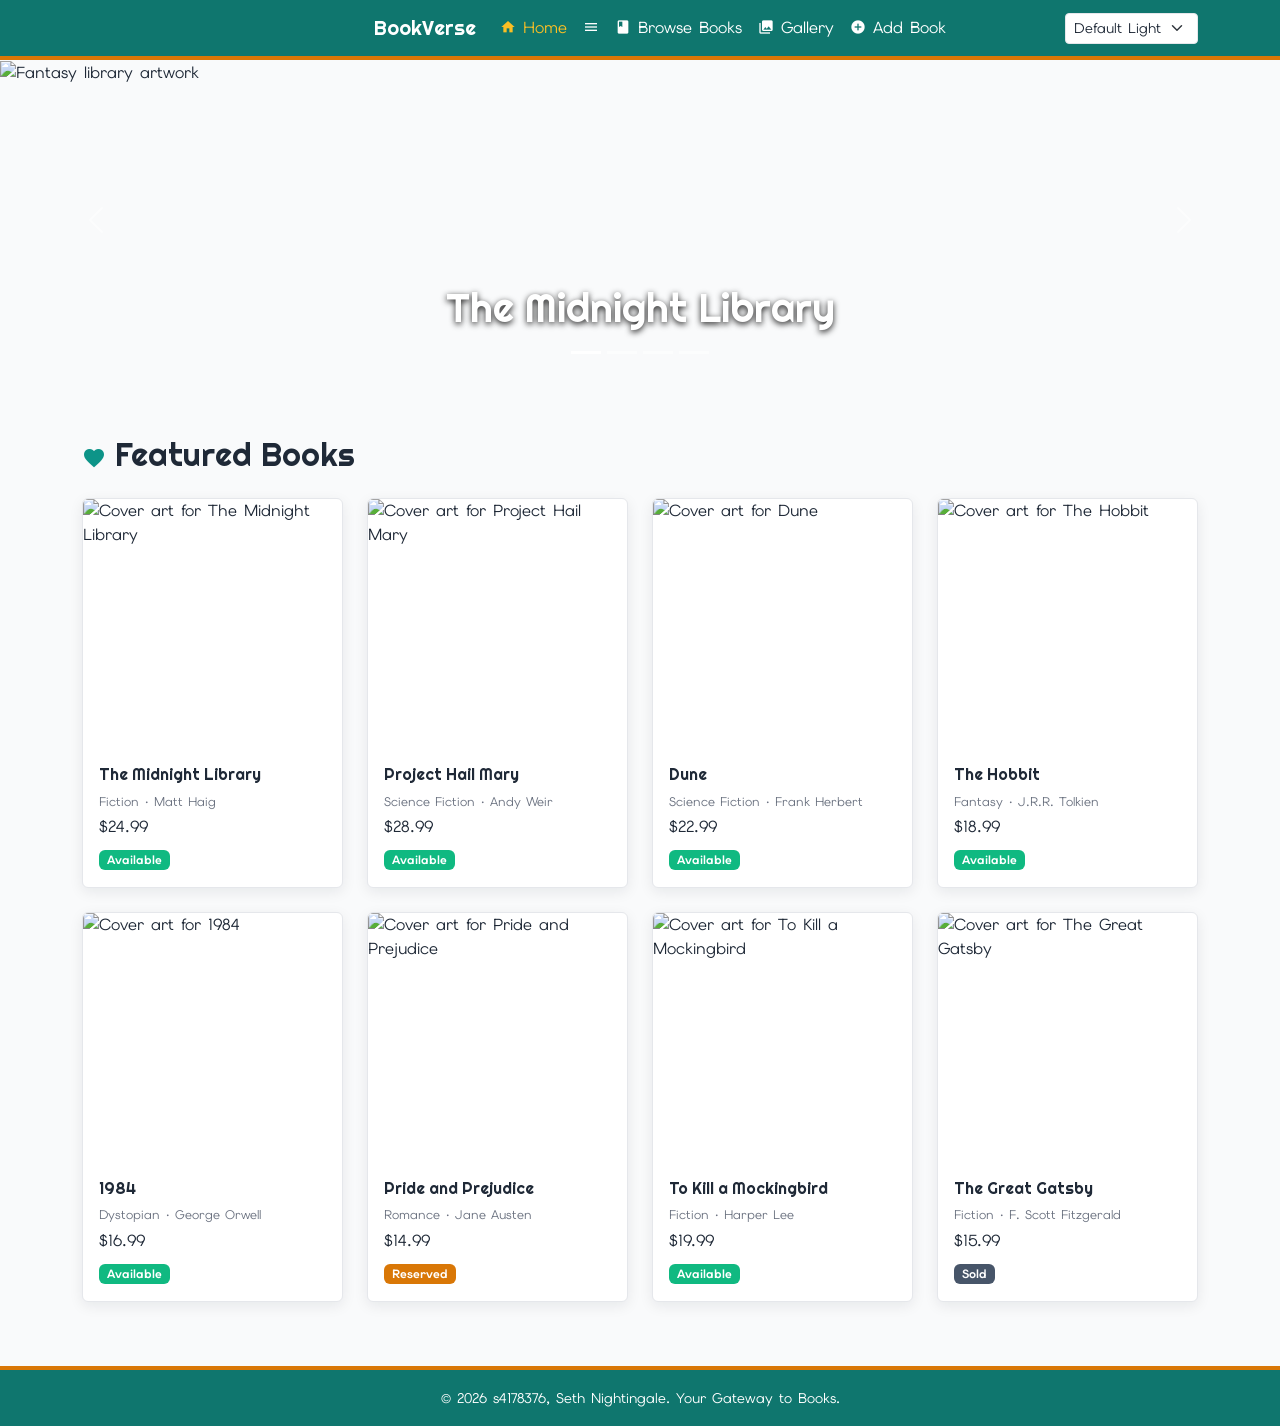
==== a1/index.html @ 7f4f127b "Create BookVerse structure and core responsive features have been added Ai use disclosed" ====
<!doctype html>
<html lang="en" data-bs-theme="light">
<head>
  <meta charset="utf-8">
  <meta name="viewport" content="width=device-width, initial-scale=1">
  <meta name="description" content="BookVerse online bookstore home page and featured books.">
  <title>BookVerse | Home</title>
  <link rel="icon" href="assets/images/favicon.svg" type="image/svg+xml">
  <link rel="preconnect" href="https://fonts.googleapis.com">
  <link rel="preconnect" href="https://fonts.gstatic.com" crossorigin>
  <link href="https://fonts.googleapis.com/css2?family=Elms+Sans:wght@400;500;600;700&family=Righteous&display=swap" rel="stylesheet">
  <link href="https://fonts.googleapis.com/icon?family=Material+Icons" rel="stylesheet">
  <link href="https://cdn.jsdelivr.net/npm/bootstrap@5.3.8/dist/css/bootstrap.min.css" rel="stylesheet" integrity="sha384-sRIl4kxILFvY47J16cr9ZwB07vP4J8+LH7qKQnuqkuIAvNWLzeN8tE5YBujZqJLB" crossorigin="anonymous">
  <link href="assets/css/style.css" rel="stylesheet">
</head>
<body>
  <header>
    <nav class="navbar navbar-expand-lg navbar-dark navbar-bookverse" aria-label="Main navigation">
      <div class="container">
        <a class="navbar-brand d-flex align-items-center gap-1" href="index.html"><span class="material-icons brand-icon" aria-hidden="true">auto_stories</span>BookVerse</a>
        <button class="navbar-toggler" type="button" data-bs-toggle="collapse" data-bs-target="#main-nav" aria-controls="main-nav" aria-expanded="false" aria-label="Toggle navigation"><span class="navbar-toggler-icon"></span></button>
        <div class="collapse navbar-collapse" id="main-nav">
          <ul class="navbar-nav me-auto mb-2 mb-lg-0">
            <li class="nav-item"><a class="nav-link active" aria-current="page" href="index.html"><span class="material-icons nav-icon" aria-hidden="true">home</span> Home</a></li>
            <li class="nav-item"><a class="nav-link" href="books.html"><span class="material-icons nav-icon" aria-hidden="true">menu_book</span> Browse Books</a></li>
            <li class="nav-item"><a class="nav-link" href="gallery.html"><span class="material-icons nav-icon" aria-hidden="true">photo_library</span> Gallery</a></li>
            <li class="nav-item"><a class="nav-link" href="add.html"><span class="material-icons nav-icon" aria-hidden="true">add_circle</span> Add Book</a></li>
          </ul>
          <label class="visually-hidden" for="theme-select">Colour theme</label>
          <select class="form-select form-select-sm theme-select" id="theme-select" aria-label="Colour theme"><option value="light">Default Light</option><option value="dark">Default Dark</option></select>
        </div>
      </div>
    </nav>
  </header>

  <main>
    <section aria-label="Featured book carousel">
      <div id="featured-carousel" class="carousel slide hero-carousel" data-bs-ride="carousel">
        <div class="carousel-indicators"><button type="button" data-bs-target="#featured-carousel" data-bs-slide-to="0" class="active" aria-current="true" aria-label="Slide 1"></button><button type="button" data-bs-target="#featured-carousel" data-bs-slide-to="1" aria-label="Slide 2"></button><button type="button" data-bs-target="#featured-carousel" data-bs-slide-to="2" aria-label="Slide 3"></button><button type="button" data-bs-target="#featured-carousel" data-bs-slide-to="3" aria-label="Slide 4"></button></div>
        <div class="carousel-inner">
          <div class="carousel-item active"><img src="assets/images/covers/1.png" alt="Fantasy library artwork"><div class="carousel-caption"><h1>The Midnight Library</h1></div></div>
          <div class="carousel-item"><img src="assets/images/covers/2.png" alt="Astronaut floating in space"><div class="carousel-caption"><h2>Project Hail Mary</h2></div></div>
          <div class="carousel-item"><img src="assets/images/covers/3.png" alt="Traveller crossing a desert"><div class="carousel-caption"><h2>Dune</h2></div></div>
          <div class="carousel-item"><img src="assets/images/covers/4.png" alt="Hobbit home in a green hillside"><div class="carousel-caption"><h2>The Hobbit</h2></div></div>
        </div>
        <button class="carousel-control-prev" type="button" data-bs-target="#featured-carousel" data-bs-slide="prev"><span class="carousel-control-prev-icon" aria-hidden="true"></span><span class="visually-hidden">Previous</span></button>
        <button class="carousel-control-next" type="button" data-bs-target="#featured-carousel" data-bs-slide="next"><span class="carousel-control-next-icon" aria-hidden="true"></span><span class="visually-hidden">Next</span></button>
      </div>
    </section>

    <section class="container page-wrap" aria-labelledby="featured-heading">
      <h2 class="section-title" id="featured-heading"><span class="material-icons" aria-hidden="true">favorite</span> Featured Books</h2>
      <div class="row row-cols-1 row-cols-sm-2 row-cols-lg-4 g-4">
        <div class="col"><article class="card book-card"><img src="assets/images/covers/1.png" class="card-img-top" alt="Cover art for The Midnight Library"><div class="card-body"><h3 class="card-title">The Midnight Library</h3><p class="book-meta mb-1">Fiction · Matt Haig</p><p class="mb-2">$24.99</p><span class="badge badge-available">Available</span></div></article></div>
        <div class="col"><article class="card book-card"><img src="assets/images/covers/2.png" class="card-img-top" alt="Cover art for Project Hail Mary"><div class="card-body"><h3 class="card-title">Project Hail Mary</h3><p class="book-meta mb-1">Science Fiction · Andy Weir</p><p class="mb-2">$28.99</p><span class="badge badge-available">Available</span></div></article></div>
        <div class="col"><article class="card book-card"><img src="assets/images/covers/3.png" class="card-img-top" alt="Cover art for Dune"><div class="card-body"><h3 class="card-title">Dune</h3><p class="book-meta mb-1">Science Fiction · Frank Herbert</p><p class="mb-2">$22.99</p><span class="badge badge-available">Available</span></div></article></div>
        <div class="col"><article class="card book-card"><img src="assets/images/covers/4.png" class="card-img-top" alt="Cover art for The Hobbit"><div class="card-body"><h3 class="card-title">The Hobbit</h3><p class="book-meta mb-1">Fantasy · J.R.R. Tolkien</p><p class="mb-2">$18.99</p><span class="badge badge-available">Available</span></div></article></div>
        <div class="col"><article class="card book-card"><img src="assets/images/covers/5.png" class="card-img-top" alt="Cover art for 1984"><div class="card-body"><h3 class="card-title">1984</h3><p class="book-meta mb-1">Dystopian · George Orwell</p><p class="mb-2">$16.99</p><span class="badge badge-available">Available</span></div></article></div>
        <div class="col"><article class="card book-card"><img src="assets/images/covers/6.png" class="card-img-top" alt="Cover art for Pride and Prejudice"><div class="card-body"><h3 class="card-title">Pride and Prejudice</h3><p class="book-meta mb-1">Romance · Jane Austen</p><p class="mb-2">$14.99</p><span class="badge badge-reserved">Reserved</span></div></article></div>
        <div class="col"><article class="card book-card"><img src="assets/images/covers/7.png" class="card-img-top" alt="Cover art for To Kill a Mockingbird"><div class="card-body"><h3 class="card-title">To Kill a Mockingbird</h3><p class="book-meta mb-1">Fiction · Harper Lee</p><p class="mb-2">$19.99</p><span class="badge badge-available">Available</span></div></article></div>
        <div class="col"><article class="card book-card"><img src="assets/images/covers/8.png" class="card-img-top" alt="Cover art for The Great Gatsby"><div class="card-body"><h3 class="card-title">The Great Gatsby</h3><p class="book-meta mb-1">Fiction · F. Scott Fitzgerald</p><p class="mb-2">$15.99</p><span class="badge badge-sold">Sold</span></div></article></div>
      </div>
    </section>
  </main>
  <footer class="site-footer"><small>© 2026 s4178376, Seth Nightingale. Your Gateway to Books.</small></footer>
  <script src="https://cdn.jsdelivr.net/npm/bootstrap@5.3.8/dist/js/bootstrap.bundle.min.js" integrity="sha384-FKyoEForCGlyvwx9Hj09JcYn3nv7wiPVlz7YYwJrWVcXK/BmnVDxM+D2scQbITxI" crossorigin="anonymous"></script>
  <script src="assets/js/scripts.js"></script>
</body>
</html>
---- a1/assets/css/style.css ----
:root {
  --primary: #0d9488;
  --primary-dark: #0f766e;
  --primary-light: #14b8a6;
  --secondary: #d97706;
  --secondary-dark: #b45309;
  --accent-amber: #fbbf24;
  --accent-green: #10b981;
  --accent-slate: #475569;
  --text-dark: #1f2937;
  --text-light: #6b7280;
  --background: #f9fafb;
  --surface: #ffffff;
  --border: #e5e7eb;
  --shadow: 0 4px 14px rgba(15, 23, 42, 0.08);
}

[data-bs-theme="dark"] {
  --text-dark: #f3f4f6;
  --text-light: #cbd5e1;
  --background: #111827;
  --surface: #1f2937;
  --border: #374151;
  --shadow: 0 4px 14px rgba(0, 0, 0, 0.28);
}

body {
  min-height: 100vh;
  display: flex;
  flex-direction: column;
  color: var(--text-dark);
  background: var(--background);
  font-family: "Elms Sans", Arial, sans-serif;
}

h1, h2, h3, h4, h5, h6, .navbar-brand {
  font-family: "Righteous", sans-serif;
}

.navbar-bookverse {
  background: var(--primary-dark);
  border-bottom: 4px solid var(--secondary);
}

.navbar-bookverse .navbar-brand,
.navbar-bookverse .nav-link {
  color: #fff;
}

.navbar-bookverse .nav-link:hover,
.navbar-bookverse .nav-link:focus,
.navbar-bookverse .nav-link.active {
  color: var(--accent-amber);
}

.brand-icon { color: var(--accent-amber); }
.nav-icon { font-size: 1rem; vertical-align: -0.15rem; }

.theme-select {
  width: auto;
  color: #fff;
  background-color: rgba(255, 255, 255, 0.12);
  border-color: rgba(255, 255, 255, 0.45);
}

.theme-select:focus { border-color: var(--accent-amber); box-shadow: none; }
.theme-select option { color: #111827; background: #fff; }

main { flex: 1; }

.page-wrap { padding-top: 3.5rem; padding-bottom: 4rem; }
.section-title { margin-bottom: 1.5rem; }
.section-title .material-icons { color: var(--primary); vertical-align: -0.25rem; }

.hero-carousel .carousel-item { height: 320px; }
.hero-carousel img { width: 100%; height: 100%; object-fit: cover; }
.hero-carousel .carousel-caption { text-shadow: 0 2px 6px rgba(0, 0, 0, 0.9); }

.book-card,
.content-panel,
.gallery-modal .modal-content {
  color: var(--text-dark);
  background: var(--surface);
  border: 1px solid var(--border);
  box-shadow: var(--shadow);
}

.book-card { height: 100%; overflow: hidden; transition: transform 0.2s ease; }
.book-card:hover { transform: translateY(-3px); }
.book-card img { height: 250px; object-fit: cover; }
.book-card .card-title { font-size: 1rem; }
.book-meta { color: var(--text-light); font-size: 0.78rem; }

.badge-available { background: var(--accent-green); }
.badge-reserved { background: var(--secondary); }
.badge-sold { background: var(--accent-slate); }

.books-table { margin-bottom: 0; color: var(--text-dark); }
.books-table > :not(caption) > * > * { padding: 1rem; background: var(--surface); border-color: var(--border); }
.filter-panel { padding: 1rem; margin-bottom: 1.5rem; }

.gallery-item {
  width: 100%;
  padding: 0;
  overflow: hidden;
  background: transparent;
  border: 0;
  border-radius: 0.6rem;
  box-shadow: var(--shadow);
}

.gallery-item img { width: 100%; aspect-ratio: 1 / 1.12; object-fit: cover; transition: transform 0.2s ease; }
.gallery-item:hover img, .gallery-item:focus img { transform: scale(1.04); }
.gallery-modal .modal-header { color: #fff; background: var(--primary); }
.gallery-modal .modal-body img { width: 100%; max-height: 65vh; object-fit: contain; }

.form-panel { max-width: 760px; padding: 2rem; margin: auto; }
.form-panel-wrap { max-width: 760px; margin: auto; }
.form-label { font-weight: 600; }
.form-control, .form-select { color: var(--text-dark); background-color: var(--surface); border-color: var(--border); }
.form-control::placeholder { color: var(--text-light); }
.image-preview { display: none; max-width: 220px; max-height: 280px; margin-top: 1rem; border: 2px solid var(--border); border-radius: 0.5rem; }
.image-preview.is-visible { display: block; }
.btn-bookverse { color: #fff; background: var(--primary); border-color: var(--primary); }
.btn-bookverse:hover, .btn-bookverse:focus { color: #fff; background: var(--primary-dark); border-color: var(--primary-dark); }

.site-footer {
  padding: 1rem;
  color: #fff;
  text-align: center;
  background: var(--primary-dark);
  border-top: 4px solid var(--secondary);
}

@media (max-width: 767.98px) {
  .hero-carousel .carousel-item { height: 230px; }
  .page-wrap { padding-top: 2rem; }
  .book-card img { height: 220px; }
  .theme-select { margin-top: 0.75rem; }
}
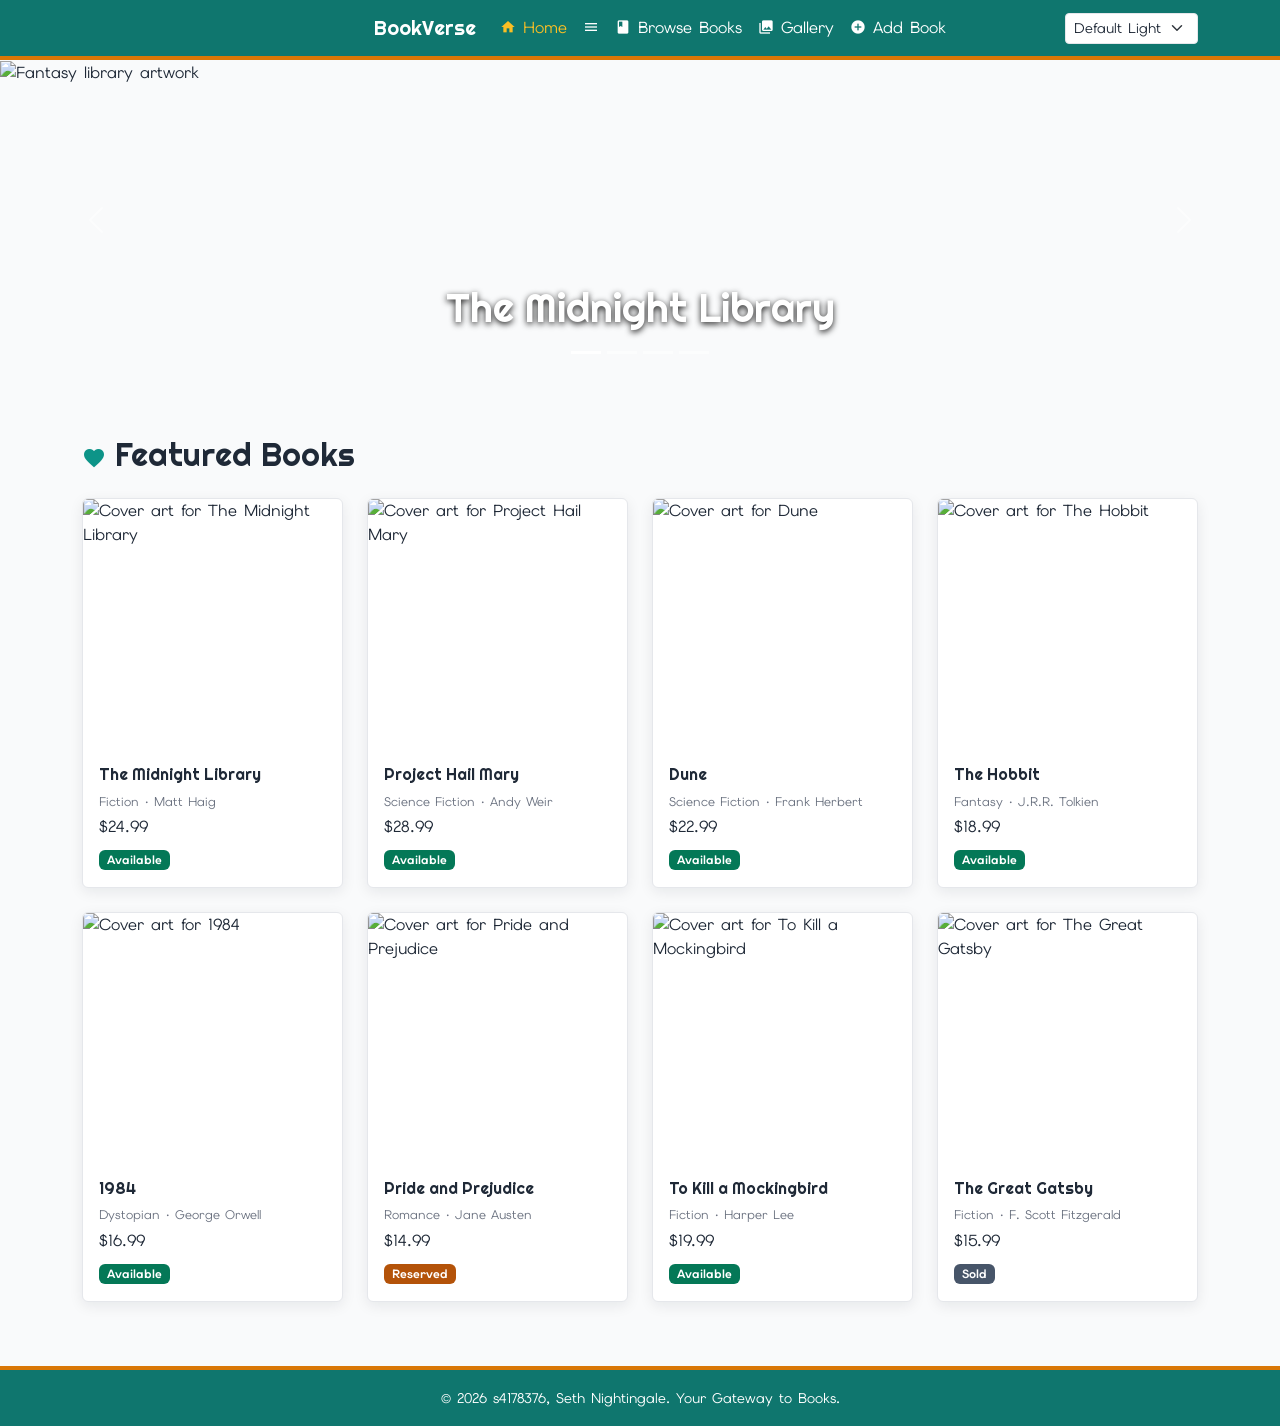
==== commit 501504f7: "Adding comments to index.html" ====
--- a/a1/index.html
+++ b/a1/index.html
@@ -1,69 +1,226 @@
 <!doctype html>
 <html lang="en" data-bs-theme="light">
 <head>
+  <!-- Required document metadata -->
   <meta charset="utf-8">
   <meta name="viewport" content="width=device-width, initial-scale=1">
   <meta name="description" content="BookVerse online bookstore home page and featured books.">
   <title>BookVerse | Home</title>
+
+  <!-- Favicon -->
   <link rel="icon" href="assets/images/favicon.svg" type="image/svg+xml">
+
+  <!-- Google Fonts and Material Icons -->
   <link rel="preconnect" href="https://fonts.googleapis.com">
   <link rel="preconnect" href="https://fonts.gstatic.com" crossorigin>
   <link href="https://fonts.googleapis.com/css2?family=Elms+Sans:wght@400;500;600;700&family=Righteous&display=swap" rel="stylesheet">
   <link href="https://fonts.googleapis.com/icon?family=Material+Icons" rel="stylesheet">
+
+  <!-- Bootstrap and shared custom stylesheet -->
   <link href="https://cdn.jsdelivr.net/npm/bootstrap@5.3.8/dist/css/bootstrap.min.css" rel="stylesheet" integrity="sha384-sRIl4kxILFvY47J16cr9ZwB07vP4J8+LH7qKQnuqkuIAvNWLzeN8tE5YBujZqJLB" crossorigin="anonymous">
   <link href="assets/css/style.css" rel="stylesheet">
+
+  <!-- Shared JavaScript applies the saved theme before the body renders -->
+  <script src="assets/js/scripts.js"></script>
 </head>
+
 <body>
+  <!-- Shared site header and responsive navigation -->
   <header>
     <nav class="navbar navbar-expand-lg navbar-dark navbar-bookverse" aria-label="Main navigation">
       <div class="container">
-        <a class="navbar-brand d-flex align-items-center gap-1" href="index.html"><span class="material-icons brand-icon" aria-hidden="true">auto_stories</span>BookVerse</a>
-        <button class="navbar-toggler" type="button" data-bs-toggle="collapse" data-bs-target="#main-nav" aria-controls="main-nav" aria-expanded="false" aria-label="Toggle navigation"><span class="navbar-toggler-icon"></span></button>
+        <!-- Brand links back to the home page -->
+        <a class="navbar-brand d-flex align-items-center gap-1" href="index.html">
+          <span class="material-icons brand-icon" aria-hidden="true">auto_stories</span>
+          BookVerse
+        </a>
+
+        <!-- Mobile navigation toggle -->
+        <button class="navbar-toggler" type="button" data-bs-toggle="collapse" data-bs-target="#main-nav" aria-controls="main-nav" aria-expanded="false" aria-label="Toggle navigation">
+          <span class="navbar-toggler-icon"></span>
+        </button>
+
         <div class="collapse navbar-collapse" id="main-nav">
+          <!-- Shared navigation links -->
           <ul class="navbar-nav me-auto mb-2 mb-lg-0">
             <li class="nav-item"><a class="nav-link active" aria-current="page" href="index.html"><span class="material-icons nav-icon" aria-hidden="true">home</span> Home</a></li>
             <li class="nav-item"><a class="nav-link" href="books.html"><span class="material-icons nav-icon" aria-hidden="true">menu_book</span> Browse Books</a></li>
             <li class="nav-item"><a class="nav-link" href="gallery.html"><span class="material-icons nav-icon" aria-hidden="true">photo_library</span> Gallery</a></li>
             <li class="nav-item"><a class="nav-link" href="add.html"><span class="material-icons nav-icon" aria-hidden="true">add_circle</span> Add Book</a></li>
           </ul>
+
+          <!-- JavaScript saves the selected light or dark theme -->
           <label class="visually-hidden" for="theme-select">Colour theme</label>
-          <select class="form-select form-select-sm theme-select" id="theme-select" aria-label="Colour theme"><option value="light">Default Light</option><option value="dark">Default Dark</option></select>
+          <select class="form-select form-select-sm theme-select" id="theme-select" aria-label="Colour theme">
+            <option value="light">Default Light</option>
+            <option value="dark">Default Dark</option>
+          </select>
         </div>
       </div>
     </nav>
   </header>
 
   <main>
+    <!-- Bootstrap carousel containing four supplied cover images -->
     <section aria-label="Featured book carousel">
       <div id="featured-carousel" class="carousel slide hero-carousel" data-bs-ride="carousel">
-        <div class="carousel-indicators"><button type="button" data-bs-target="#featured-carousel" data-bs-slide-to="0" class="active" aria-current="true" aria-label="Slide 1"></button><button type="button" data-bs-target="#featured-carousel" data-bs-slide-to="1" aria-label="Slide 2"></button><button type="button" data-bs-target="#featured-carousel" data-bs-slide-to="2" aria-label="Slide 3"></button><button type="button" data-bs-target="#featured-carousel" data-bs-slide-to="3" aria-label="Slide 4"></button></div>
+        <!-- Carousel position indicators -->
+        <div class="carousel-indicators">
+          <button type="button" data-bs-target="#featured-carousel" data-bs-slide-to="0" class="active" aria-current="true" aria-label="Slide 1"></button>
+          <button type="button" data-bs-target="#featured-carousel" data-bs-slide-to="1" aria-label="Slide 2"></button>
+          <button type="button" data-bs-target="#featured-carousel" data-bs-slide-to="2" aria-label="Slide 3"></button>
+          <button type="button" data-bs-target="#featured-carousel" data-bs-slide-to="3" aria-label="Slide 4"></button>
+        </div>
+
+        <!-- Carousel slides -->
         <div class="carousel-inner">
-          <div class="carousel-item active"><img src="assets/images/covers/1.png" alt="Fantasy library artwork"><div class="carousel-caption"><h1>The Midnight Library</h1></div></div>
-          <div class="carousel-item"><img src="assets/images/covers/2.png" alt="Astronaut floating in space"><div class="carousel-caption"><h2>Project Hail Mary</h2></div></div>
-          <div class="carousel-item"><img src="assets/images/covers/3.png" alt="Traveller crossing a desert"><div class="carousel-caption"><h2>Dune</h2></div></div>
-          <div class="carousel-item"><img src="assets/images/covers/4.png" alt="Hobbit home in a green hillside"><div class="carousel-caption"><h2>The Hobbit</h2></div></div>
-        </div>
-        <button class="carousel-control-prev" type="button" data-bs-target="#featured-carousel" data-bs-slide="prev"><span class="carousel-control-prev-icon" aria-hidden="true"></span><span class="visually-hidden">Previous</span></button>
-        <button class="carousel-control-next" type="button" data-bs-target="#featured-carousel" data-bs-slide="next"><span class="carousel-control-next-icon" aria-hidden="true"></span><span class="visually-hidden">Next</span></button>
+          <div class="carousel-item active">
+            <img src="assets/images/covers/1.png" alt="Fantasy library artwork">
+            <div class="carousel-caption"><h1>The Midnight Library</h1></div>
+          </div>
+
+          <div class="carousel-item">
+            <img src="assets/images/covers/2.png" alt="Astronaut floating in space">
+            <div class="carousel-caption"><h2>Project Hail Mary</h2></div>
+          </div>
+
+          <div class="carousel-item">
+            <img src="assets/images/covers/3.png" alt="Traveller crossing a desert">
+            <div class="carousel-caption"><h2>Dune</h2></div>
+          </div>
+
+          <div class="carousel-item">
+            <img src="assets/images/covers/4.png" alt="Hobbit home in a green hillside">
+            <div class="carousel-caption"><h2>The Hobbit</h2></div>
+          </div>
+        </div>
+
+        <!-- Previous and Next carousel controls -->
+        <button class="carousel-control-prev" type="button" data-bs-target="#featured-carousel" data-bs-slide="prev">
+          <span class="carousel-control-prev-icon" aria-hidden="true"></span>
+          <span class="visually-hidden">Previous</span>
+        </button>
+
+        <button class="carousel-control-next" type="button" data-bs-target="#featured-carousel" data-bs-slide="next">
+          <span class="carousel-control-next-icon" aria-hidden="true"></span>
+          <span class="visually-hidden">Next</span>
+        </button>
       </div>
     </section>
 
+    <!-- Responsive Bootstrap grid of featured books -->
     <section class="container page-wrap" aria-labelledby="featured-heading">
-      <h2 class="section-title" id="featured-heading"><span class="material-icons" aria-hidden="true">favorite</span> Featured Books</h2>
+      <h2 class="section-title" id="featured-heading">
+        <span class="material-icons" aria-hidden="true">favorite</span>
+        Featured Books
+      </h2>
+
       <div class="row row-cols-1 row-cols-sm-2 row-cols-lg-4 g-4">
-        <div class="col"><article class="card book-card"><img src="assets/images/covers/1.png" class="card-img-top" alt="Cover art for The Midnight Library"><div class="card-body"><h3 class="card-title">The Midnight Library</h3><p class="book-meta mb-1">Fiction · Matt Haig</p><p class="mb-2">$24.99</p><span class="badge badge-available">Available</span></div></article></div>
-        <div class="col"><article class="card book-card"><img src="assets/images/covers/2.png" class="card-img-top" alt="Cover art for Project Hail Mary"><div class="card-body"><h3 class="card-title">Project Hail Mary</h3><p class="book-meta mb-1">Science Fiction · Andy Weir</p><p class="mb-2">$28.99</p><span class="badge badge-available">Available</span></div></article></div>
-        <div class="col"><article class="card book-card"><img src="assets/images/covers/3.png" class="card-img-top" alt="Cover art for Dune"><div class="card-body"><h3 class="card-title">Dune</h3><p class="book-meta mb-1">Science Fiction · Frank Herbert</p><p class="mb-2">$22.99</p><span class="badge badge-available">Available</span></div></article></div>
-        <div class="col"><article class="card book-card"><img src="assets/images/covers/4.png" class="card-img-top" alt="Cover art for The Hobbit"><div class="card-body"><h3 class="card-title">The Hobbit</h3><p class="book-meta mb-1">Fantasy · J.R.R. Tolkien</p><p class="mb-2">$18.99</p><span class="badge badge-available">Available</span></div></article></div>
-        <div class="col"><article class="card book-card"><img src="assets/images/covers/5.png" class="card-img-top" alt="Cover art for 1984"><div class="card-body"><h3 class="card-title">1984</h3><p class="book-meta mb-1">Dystopian · George Orwell</p><p class="mb-2">$16.99</p><span class="badge badge-available">Available</span></div></article></div>
-        <div class="col"><article class="card book-card"><img src="assets/images/covers/6.png" class="card-img-top" alt="Cover art for Pride and Prejudice"><div class="card-body"><h3 class="card-title">Pride and Prejudice</h3><p class="book-meta mb-1">Romance · Jane Austen</p><p class="mb-2">$14.99</p><span class="badge badge-reserved">Reserved</span></div></article></div>
-        <div class="col"><article class="card book-card"><img src="assets/images/covers/7.png" class="card-img-top" alt="Cover art for To Kill a Mockingbird"><div class="card-body"><h3 class="card-title">To Kill a Mockingbird</h3><p class="book-meta mb-1">Fiction · Harper Lee</p><p class="mb-2">$19.99</p><span class="badge badge-available">Available</span></div></article></div>
-        <div class="col"><article class="card book-card"><img src="assets/images/covers/8.png" class="card-img-top" alt="Cover art for The Great Gatsby"><div class="card-body"><h3 class="card-title">The Great Gatsby</h3><p class="book-meta mb-1">Fiction · F. Scott Fitzgerald</p><p class="mb-2">$15.99</p><span class="badge badge-sold">Sold</span></div></article></div>
+        <div class="col">
+          <article class="card book-card">
+            <img src="assets/images/covers/1.png" class="card-img-top" alt="Cover art for The Midnight Library">
+            <div class="card-body">
+              <h3 class="card-title">The Midnight Library</h3>
+              <p class="book-meta mb-1">Fiction · Matt Haig</p>
+              <p class="mb-2">$24.99</p>
+              <span class="badge badge-available">Available</span>
+            </div>
+          </article>
+        </div>
+
+        <div class="col">
+          <article class="card book-card">
+            <img src="assets/images/covers/2.png" class="card-img-top" alt="Cover art for Project Hail Mary">
+            <div class="card-body">
+              <h3 class="card-title">Project Hail Mary</h3>
+              <p class="book-meta mb-1">Science Fiction · Andy Weir</p>
+              <p class="mb-2">$28.99</p>
+              <span class="badge badge-available">Available</span>
+            </div>
+          </article>
+        </div>
+
+        <div class="col">
+          <article class="card book-card">
+            <img src="assets/images/covers/3.png" class="card-img-top" alt="Cover art for Dune">
+            <div class="card-body">
+              <h3 class="card-title">Dune</h3>
+              <p class="book-meta mb-1">Science Fiction · Frank Herbert</p>
+              <p class="mb-2">$22.99</p>
+              <span class="badge badge-available">Available</span>
+            </div>
+          </article>
+        </div>
+
+        <div class="col">
+          <article class="card book-card">
+            <img src="assets/images/covers/4.png" class="card-img-top" alt="Cover art for The Hobbit">
+            <div class="card-body">
+              <h3 class="card-title">The Hobbit</h3>
+              <p class="book-meta mb-1">Fantasy · J.R.R. Tolkien</p>
+              <p class="mb-2">$18.99</p>
+              <span class="badge badge-available">Available</span>
+            </div>
+          </article>
+        </div>
+
+        <div class="col">
+          <article class="card book-card">
+            <img src="assets/images/covers/5.png" class="card-img-top" alt="Cover art for 1984">
+            <div class="card-body">
+              <h3 class="card-title">1984</h3>
+              <p class="book-meta mb-1">Dystopian · George Orwell</p>
+              <p class="mb-2">$16.99</p>
+              <span class="badge badge-available">Available</span>
+            </div>
+          </article>
+        </div>
+
+        <div class="col">
+          <article class="card book-card">
+            <img src="assets/images/covers/6.png" class="card-img-top" alt="Cover art for Pride and Prejudice">
+            <div class="card-body">
+              <h3 class="card-title">Pride and Prejudice</h3>
+              <p class="book-meta mb-1">Romance · Jane Austen</p>
+              <p class="mb-2">$14.99</p>
+              <span class="badge badge-reserved">Reserved</span>
+            </div>
+          </article>
+        </div>
+
+        <div class="col">
+          <article class="card book-card">
+            <img src="assets/images/covers/7.png" class="card-img-top" alt="Cover art for To Kill a Mockingbird">
+            <div class="card-body">
+              <h3 class="card-title">To Kill a Mockingbird</h3>
+              <p class="book-meta mb-1">Fiction · Harper Lee</p>
+              <p class="mb-2">$19.99</p>
+              <span class="badge badge-available">Available</span>
+            </div>
+          </article>
+        </div>
+
+        <div class="col">
+          <article class="card book-card">
+            <img src="assets/images/covers/8.png" class="card-img-top" alt="Cover art for The Great Gatsby">
+            <div class="card-body">
+              <h3 class="card-title">The Great Gatsby</h3>
+              <p class="book-meta mb-1">Fiction · F. Scott Fitzgerald</p>
+              <p class="mb-2">$15.99</p>
+              <span class="badge badge-sold">Sold</span>
+            </div>
+          </article>
+        </div>
       </div>
     </section>
   </main>
-  <footer class="site-footer"><small>© 2026 s4178376, Seth Nightingale. Your Gateway to Books.</small></footer>
+
+  <!-- Shared footer required on every page -->
+  <footer class="site-footer">
+    <small>© 2026 s4178376, Seth Nightingale. Your Gateway to Books.</small>
+  </footer>
+
+  <!-- Bootstrap JavaScript bundle -->
   <script src="https://cdn.jsdelivr.net/npm/bootstrap@5.3.8/dist/js/bootstrap.bundle.min.js" integrity="sha384-FKyoEForCGlyvwx9Hj09JcYn3nv7wiPVlz7YYwJrWVcXK/BmnVDxM+D2scQbITxI" crossorigin="anonymous"></script>
-  <script src="assets/js/scripts.js"></script>
 </body>
-</html>
+</html>
--- a/a1/assets/css/style.css
+++ b/a1/assets/css/style.css
@@ -91,9 +91,9 @@
 .book-card .card-title { font-size: 1rem; }
 .book-meta { color: var(--text-light); font-size: 0.78rem; }
 
-.badge-available { background: var(--accent-green); }
-.badge-reserved { background: var(--secondary); }
-.badge-sold { background: var(--accent-slate); }
+.badge-available { color: #fff; background: #047857; }
+.badge-reserved { color: #fff; background: var(--secondary-dark); }
+.badge-sold { color: #fff; background: var(--accent-slate); }
 
 .books-table { margin-bottom: 0; color: var(--text-dark); }
 .books-table > :not(caption) > * > * { padding: 1rem; background: var(--surface); border-color: var(--border); }
@@ -111,6 +111,15 @@
 
 .gallery-item img { width: 100%; aspect-ratio: 1 / 1.12; object-fit: cover; transition: transform 0.2s ease; }
 .gallery-item:hover img, .gallery-item:focus img { transform: scale(1.04); }
+.gallery-item:focus-visible,
+.btn:focus-visible,
+.form-control:focus-visible,
+.form-select:focus-visible,
+.nav-link:focus-visible,
+.navbar-brand:focus-visible {
+  outline: 3px solid var(--accent-amber);
+  outline-offset: 3px;
+}
 .gallery-modal .modal-header { color: #fff; background: var(--primary); }
 .gallery-modal .modal-body img { width: 100%; max-height: 65vh; object-fit: contain; }
 
@@ -138,3 +147,14 @@
   .book-card img { height: 220px; }
   .theme-select { margin-top: 0.75rem; }
 }
+
+@media (prefers-reduced-motion: reduce) {
+  *,
+  *::before,
+  *::after {
+    scroll-behavior: auto !important;
+    transition-duration: 0.01ms !important;
+    animation-duration: 0.01ms !important;
+    animation-iteration-count: 1 !important;
+  }
+}
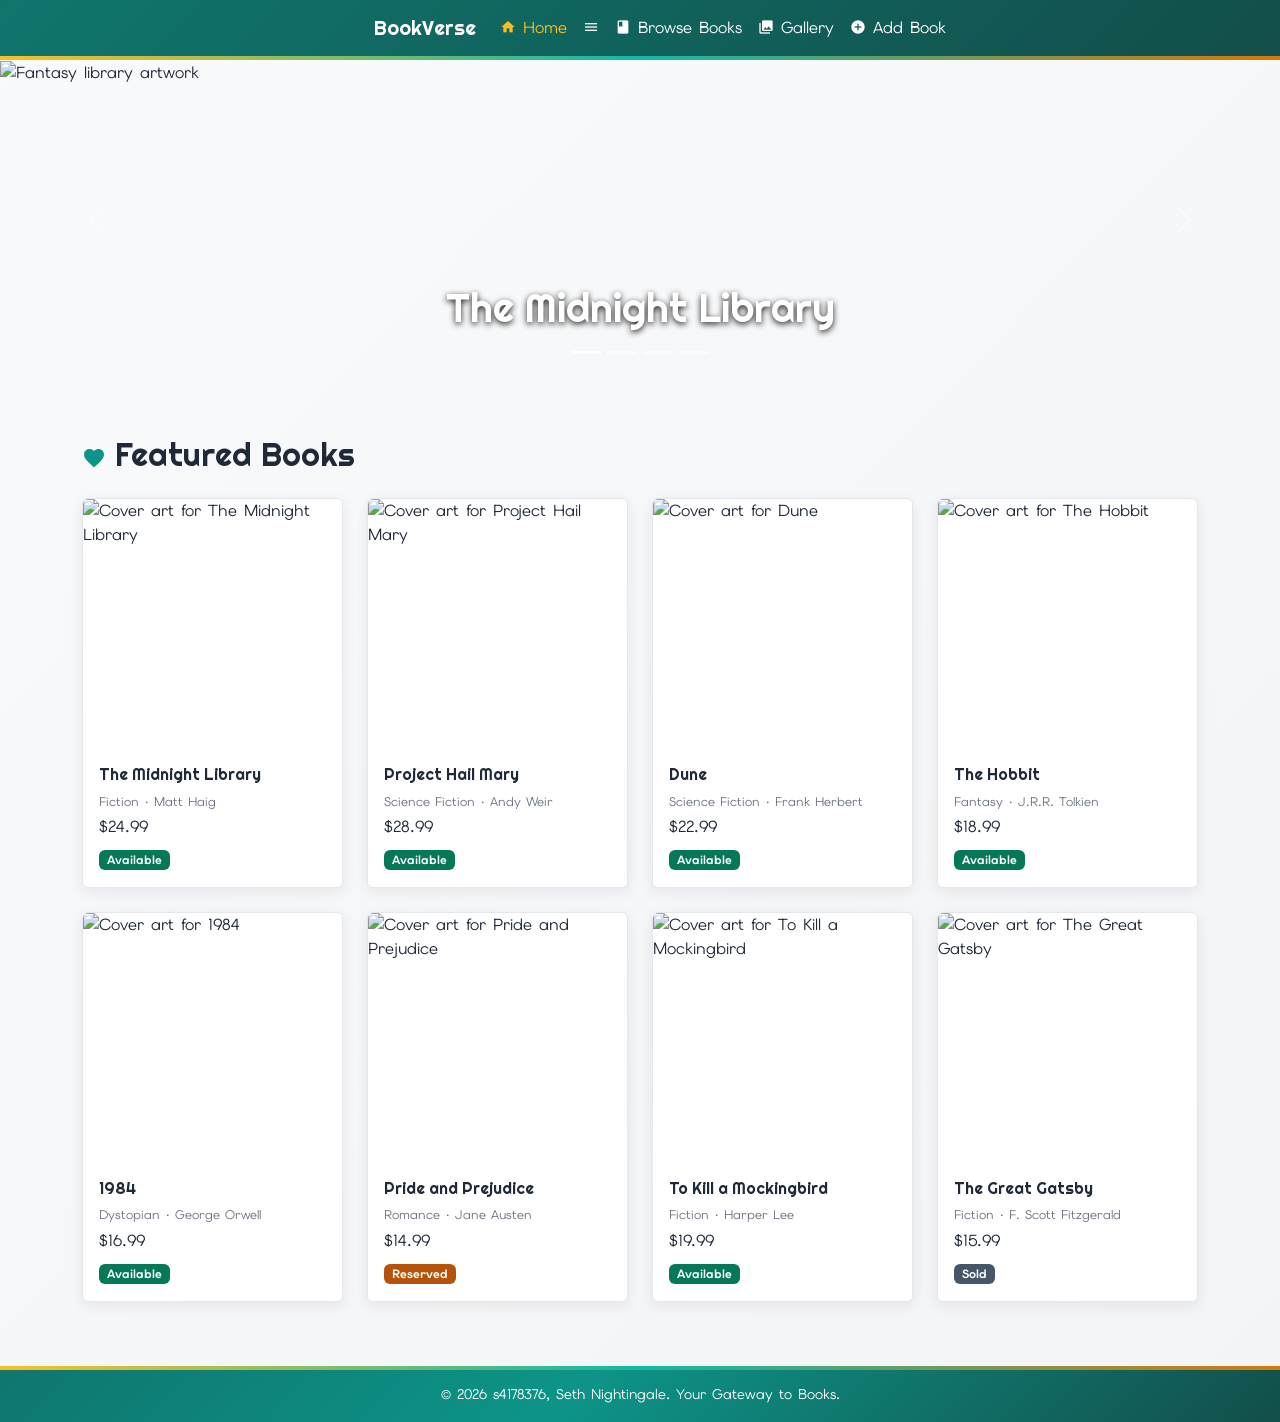
==== commit 1ae4eeda: "Final changes to the website, including last fixes to the html pages and a bug fix in the process-ev" ====
--- a/a1/index.html
+++ b/a1/index.html
@@ -1,226 +1,70 @@
 <!doctype html>
-<html lang="en" data-bs-theme="light">
+<html lang="en">
 <head>
-  <!-- Required document metadata -->
   <meta charset="utf-8">
   <meta name="viewport" content="width=device-width, initial-scale=1">
   <meta name="description" content="BookVerse online bookstore home page and featured books.">
   <title>BookVerse | Home</title>
-
-  <!-- Favicon -->
   <link rel="icon" href="assets/images/favicon.svg" type="image/svg+xml">
-
-  <!-- Google Fonts and Material Icons -->
   <link rel="preconnect" href="https://fonts.googleapis.com">
   <link rel="preconnect" href="https://fonts.gstatic.com" crossorigin>
   <link href="https://fonts.googleapis.com/css2?family=Elms+Sans:wght@400;500;600;700&family=Righteous&display=swap" rel="stylesheet">
   <link href="https://fonts.googleapis.com/icon?family=Material+Icons" rel="stylesheet">
-
-  <!-- Bootstrap and shared custom stylesheet -->
   <link href="https://cdn.jsdelivr.net/npm/bootstrap@5.3.8/dist/css/bootstrap.min.css" rel="stylesheet" integrity="sha384-sRIl4kxILFvY47J16cr9ZwB07vP4J8+LH7qKQnuqkuIAvNWLzeN8tE5YBujZqJLB" crossorigin="anonymous">
   <link href="assets/css/style.css" rel="stylesheet">
-
-  <!-- Shared JavaScript applies the saved theme before the body renders -->
   <script src="assets/js/scripts.js"></script>
 </head>
-
 <body>
-  <!-- Shared site header and responsive navigation -->
+  <!-- Shared responsive header and navigation -->
   <header>
     <nav class="navbar navbar-expand-lg navbar-dark navbar-bookverse" aria-label="Main navigation">
       <div class="container">
-        <!-- Brand links back to the home page -->
-        <a class="navbar-brand d-flex align-items-center gap-1" href="index.html">
-          <span class="material-icons brand-icon" aria-hidden="true">auto_stories</span>
-          BookVerse
-        </a>
-
-        <!-- Mobile navigation toggle -->
-        <button class="navbar-toggler" type="button" data-bs-toggle="collapse" data-bs-target="#main-nav" aria-controls="main-nav" aria-expanded="false" aria-label="Toggle navigation">
-          <span class="navbar-toggler-icon"></span>
-        </button>
-
+        <a class="navbar-brand d-flex align-items-center gap-1" href="index.html"><span class="material-icons brand-icon" aria-hidden="true">auto_stories</span>BookVerse</a>
+        <button class="navbar-toggler" type="button" data-bs-toggle="collapse" data-bs-target="#main-nav" aria-controls="main-nav" aria-expanded="false" aria-label="Toggle navigation"><span class="navbar-toggler-icon"></span></button>
         <div class="collapse navbar-collapse" id="main-nav">
-          <!-- Shared navigation links -->
           <ul class="navbar-nav me-auto mb-2 mb-lg-0">
             <li class="nav-item"><a class="nav-link active" aria-current="page" href="index.html"><span class="material-icons nav-icon" aria-hidden="true">home</span> Home</a></li>
             <li class="nav-item"><a class="nav-link" href="books.html"><span class="material-icons nav-icon" aria-hidden="true">menu_book</span> Browse Books</a></li>
             <li class="nav-item"><a class="nav-link" href="gallery.html"><span class="material-icons nav-icon" aria-hidden="true">photo_library</span> Gallery</a></li>
             <li class="nav-item"><a class="nav-link" href="add.html"><span class="material-icons nav-icon" aria-hidden="true">add_circle</span> Add Book</a></li>
           </ul>
-
-          <!-- JavaScript saves the selected light or dark theme -->
-          <label class="visually-hidden" for="theme-select">Colour theme</label>
-          <select class="form-select form-select-sm theme-select" id="theme-select" aria-label="Colour theme">
-            <option value="light">Default Light</option>
-            <option value="dark">Default Dark</option>
-          </select>
         </div>
       </div>
     </nav>
   </header>
 
   <main>
-    <!-- Bootstrap carousel containing four supplied cover images -->
+    <!-- Four-slide Bootstrap carousel -->
     <section aria-label="Featured book carousel">
       <div id="featured-carousel" class="carousel slide hero-carousel" data-bs-ride="carousel">
-        <!-- Carousel position indicators -->
-        <div class="carousel-indicators">
-          <button type="button" data-bs-target="#featured-carousel" data-bs-slide-to="0" class="active" aria-current="true" aria-label="Slide 1"></button>
-          <button type="button" data-bs-target="#featured-carousel" data-bs-slide-to="1" aria-label="Slide 2"></button>
-          <button type="button" data-bs-target="#featured-carousel" data-bs-slide-to="2" aria-label="Slide 3"></button>
-          <button type="button" data-bs-target="#featured-carousel" data-bs-slide-to="3" aria-label="Slide 4"></button>
+        <div class="carousel-indicators"><button type="button" data-bs-target="#featured-carousel" data-bs-slide-to="0" class="active" aria-current="true" aria-label="Slide 1"></button><button type="button" data-bs-target="#featured-carousel" data-bs-slide-to="1" aria-label="Slide 2"></button><button type="button" data-bs-target="#featured-carousel" data-bs-slide-to="2" aria-label="Slide 3"></button><button type="button" data-bs-target="#featured-carousel" data-bs-slide-to="3" aria-label="Slide 4"></button></div>
+        <div class="carousel-inner">
+          <div class="carousel-item active"><img src="assets/images/covers/1.png" alt="Fantasy library artwork"><div class="carousel-caption"><h1>The Midnight Library</h1></div></div>
+          <div class="carousel-item"><img src="assets/images/covers/2.png" alt="Astronaut floating in space"><div class="carousel-caption"><h2>Project Hail Mary</h2></div></div>
+          <div class="carousel-item"><img src="assets/images/covers/3.png" alt="Traveller crossing a desert"><div class="carousel-caption"><h2>Dune</h2></div></div>
+          <div class="carousel-item"><img src="assets/images/covers/4.png" alt="Hobbit home in a green hillside"><div class="carousel-caption"><h2>The Hobbit</h2></div></div>
         </div>
-
-        <!-- Carousel slides -->
-        <div class="carousel-inner">
-          <div class="carousel-item active">
-            <img src="assets/images/covers/1.png" alt="Fantasy library artwork">
-            <div class="carousel-caption"><h1>The Midnight Library</h1></div>
-          </div>
-
-          <div class="carousel-item">
-            <img src="assets/images/covers/2.png" alt="Astronaut floating in space">
-            <div class="carousel-caption"><h2>Project Hail Mary</h2></div>
-          </div>
-
-          <div class="carousel-item">
-            <img src="assets/images/covers/3.png" alt="Traveller crossing a desert">
-            <div class="carousel-caption"><h2>Dune</h2></div>
-          </div>
-
-          <div class="carousel-item">
-            <img src="assets/images/covers/4.png" alt="Hobbit home in a green hillside">
-            <div class="carousel-caption"><h2>The Hobbit</h2></div>
-          </div>
-        </div>
-
-        <!-- Previous and Next carousel controls -->
-        <button class="carousel-control-prev" type="button" data-bs-target="#featured-carousel" data-bs-slide="prev">
-          <span class="carousel-control-prev-icon" aria-hidden="true"></span>
-          <span class="visually-hidden">Previous</span>
-        </button>
-
-        <button class="carousel-control-next" type="button" data-bs-target="#featured-carousel" data-bs-slide="next">
-          <span class="carousel-control-next-icon" aria-hidden="true"></span>
-          <span class="visually-hidden">Next</span>
-        </button>
+        <button class="carousel-control-prev" type="button" data-bs-target="#featured-carousel" data-bs-slide="prev"><span class="carousel-control-prev-icon" aria-hidden="true"></span><span class="visually-hidden">Previous</span></button>
+        <button class="carousel-control-next" type="button" data-bs-target="#featured-carousel" data-bs-slide="next"><span class="carousel-control-next-icon" aria-hidden="true"></span><span class="visually-hidden">Next</span></button>
       </div>
     </section>
 
-    <!-- Responsive Bootstrap grid of featured books -->
+    <!-- Responsive grid of featured-book cards -->
     <section class="container page-wrap" aria-labelledby="featured-heading">
-      <h2 class="section-title" id="featured-heading">
-        <span class="material-icons" aria-hidden="true">favorite</span>
-        Featured Books
-      </h2>
-
+      <h2 class="section-title" id="featured-heading"><span class="material-icons" aria-hidden="true">favorite</span> Featured Books</h2>
       <div class="row row-cols-1 row-cols-sm-2 row-cols-lg-4 g-4">
-        <div class="col">
-          <article class="card book-card">
-            <img src="assets/images/covers/1.png" class="card-img-top" alt="Cover art for The Midnight Library">
-            <div class="card-body">
-              <h3 class="card-title">The Midnight Library</h3>
-              <p class="book-meta mb-1">Fiction · Matt Haig</p>
-              <p class="mb-2">$24.99</p>
-              <span class="badge badge-available">Available</span>
-            </div>
-          </article>
-        </div>
-
-        <div class="col">
-          <article class="card book-card">
-            <img src="assets/images/covers/2.png" class="card-img-top" alt="Cover art for Project Hail Mary">
-            <div class="card-body">
-              <h3 class="card-title">Project Hail Mary</h3>
-              <p class="book-meta mb-1">Science Fiction · Andy Weir</p>
-              <p class="mb-2">$28.99</p>
-              <span class="badge badge-available">Available</span>
-            </div>
-          </article>
-        </div>
-
-        <div class="col">
-          <article class="card book-card">
-            <img src="assets/images/covers/3.png" class="card-img-top" alt="Cover art for Dune">
-            <div class="card-body">
-              <h3 class="card-title">Dune</h3>
-              <p class="book-meta mb-1">Science Fiction · Frank Herbert</p>
-              <p class="mb-2">$22.99</p>
-              <span class="badge badge-available">Available</span>
-            </div>
-          </article>
-        </div>
-
-        <div class="col">
-          <article class="card book-card">
-            <img src="assets/images/covers/4.png" class="card-img-top" alt="Cover art for The Hobbit">
-            <div class="card-body">
-              <h3 class="card-title">The Hobbit</h3>
-              <p class="book-meta mb-1">Fantasy · J.R.R. Tolkien</p>
-              <p class="mb-2">$18.99</p>
-              <span class="badge badge-available">Available</span>
-            </div>
-          </article>
-        </div>
-
-        <div class="col">
-          <article class="card book-card">
-            <img src="assets/images/covers/5.png" class="card-img-top" alt="Cover art for 1984">
-            <div class="card-body">
-              <h3 class="card-title">1984</h3>
-              <p class="book-meta mb-1">Dystopian · George Orwell</p>
-              <p class="mb-2">$16.99</p>
-              <span class="badge badge-available">Available</span>
-            </div>
-          </article>
-        </div>
-
-        <div class="col">
-          <article class="card book-card">
-            <img src="assets/images/covers/6.png" class="card-img-top" alt="Cover art for Pride and Prejudice">
-            <div class="card-body">
-              <h3 class="card-title">Pride and Prejudice</h3>
-              <p class="book-meta mb-1">Romance · Jane Austen</p>
-              <p class="mb-2">$14.99</p>
-              <span class="badge badge-reserved">Reserved</span>
-            </div>
-          </article>
-        </div>
-
-        <div class="col">
-          <article class="card book-card">
-            <img src="assets/images/covers/7.png" class="card-img-top" alt="Cover art for To Kill a Mockingbird">
-            <div class="card-body">
-              <h3 class="card-title">To Kill a Mockingbird</h3>
-              <p class="book-meta mb-1">Fiction · Harper Lee</p>
-              <p class="mb-2">$19.99</p>
-              <span class="badge badge-available">Available</span>
-            </div>
-          </article>
-        </div>
-
-        <div class="col">
-          <article class="card book-card">
-            <img src="assets/images/covers/8.png" class="card-img-top" alt="Cover art for The Great Gatsby">
-            <div class="card-body">
-              <h3 class="card-title">The Great Gatsby</h3>
-              <p class="book-meta mb-1">Fiction · F. Scott Fitzgerald</p>
-              <p class="mb-2">$15.99</p>
-              <span class="badge badge-sold">Sold</span>
-            </div>
-          </article>
-        </div>
+        <div class="col"><article class="card book-card"><img src="assets/images/covers/1.png" class="card-img-top" alt="Cover art for The Midnight Library"><div class="card-body"><h3 class="card-title">The Midnight Library</h3><p class="book-meta mb-1">Fiction · Matt Haig</p><p class="mb-2">$24.99</p><span class="badge badge-available">Available</span></div></article></div>
+        <div class="col"><article class="card book-card"><img src="assets/images/covers/2.png" class="card-img-top" alt="Cover art for Project Hail Mary"><div class="card-body"><h3 class="card-title">Project Hail Mary</h3><p class="book-meta mb-1">Science Fiction · Andy Weir</p><p class="mb-2">$28.99</p><span class="badge badge-available">Available</span></div></article></div>
+        <div class="col"><article class="card book-card"><img src="assets/images/covers/3.png" class="card-img-top" alt="Cover art for Dune"><div class="card-body"><h3 class="card-title">Dune</h3><p class="book-meta mb-1">Science Fiction · Frank Herbert</p><p class="mb-2">$22.99</p><span class="badge badge-available">Available</span></div></article></div>
+        <div class="col"><article class="card book-card"><img src="assets/images/covers/4.png" class="card-img-top" alt="Cover art for The Hobbit"><div class="card-body"><h3 class="card-title">The Hobbit</h3><p class="book-meta mb-1">Fantasy · J.R.R. Tolkien</p><p class="mb-2">$18.99</p><span class="badge badge-available">Available</span></div></article></div>
+        <div class="col"><article class="card book-card"><img src="assets/images/covers/5.png" class="card-img-top" alt="Cover art for 1984"><div class="card-body"><h3 class="card-title">1984</h3><p class="book-meta mb-1">Dystopian · George Orwell</p><p class="mb-2">$16.99</p><span class="badge badge-available">Available</span></div></article></div>
+        <div class="col"><article class="card book-card"><img src="assets/images/covers/6.png" class="card-img-top" alt="Cover art for Pride and Prejudice"><div class="card-body"><h3 class="card-title">Pride and Prejudice</h3><p class="book-meta mb-1">Romance · Jane Austen</p><p class="mb-2">$14.99</p><span class="badge badge-reserved">Reserved</span></div></article></div>
+        <div class="col"><article class="card book-card"><img src="assets/images/covers/7.png" class="card-img-top" alt="Cover art for To Kill a Mockingbird"><div class="card-body"><h3 class="card-title">To Kill a Mockingbird</h3><p class="book-meta mb-1">Fiction · Harper Lee</p><p class="mb-2">$19.99</p><span class="badge badge-available">Available</span></div></article></div>
+        <div class="col"><article class="card book-card"><img src="assets/images/covers/8.png" class="card-img-top" alt="Cover art for The Great Gatsby"><div class="card-body"><h3 class="card-title">The Great Gatsby</h3><p class="book-meta mb-1">Fiction · F. Scott Fitzgerald</p><p class="mb-2">$15.99</p><span class="badge badge-sold">Sold</span></div></article></div>
       </div>
     </section>
   </main>
-
-  <!-- Shared footer required on every page -->
-  <footer class="site-footer">
-    <small>© 2026 s4178376, Seth Nightingale. Your Gateway to Books.</small>
-  </footer>
-
-  <!-- Bootstrap JavaScript bundle -->
+  <footer class="site-footer"><small>© 2026 s4178376, Seth Nightingale. Your Gateway to Books.</small></footer>
   <script src="https://cdn.jsdelivr.net/npm/bootstrap@5.3.8/dist/js/bootstrap.bundle.min.js" integrity="sha384-FKyoEForCGlyvwx9Hj09JcYn3nv7wiPVlz7YYwJrWVcXK/BmnVDxM+D2scQbITxI" crossorigin="anonymous"></script>
 </body>
-</html>+</html>
--- a/a1/assets/css/style.css
+++ b/a1/assets/css/style.css
@@ -1,3 +1,4 @@
+/* Assessment brand palette and light-mode defaults */
 :root {
   --primary: #0d9488;
   --primary-dark: #0f766e;
@@ -15,21 +16,13 @@
   --shadow: 0 4px 14px rgba(15, 23, 42, 0.08);
 }
 
-[data-bs-theme="dark"] {
-  --text-dark: #f3f4f6;
-  --text-light: #cbd5e1;
-  --background: #111827;
-  --surface: #1f2937;
-  --border: #374151;
-  --shadow: 0 4px 14px rgba(0, 0, 0, 0.28);
-}
-
+/* Light mode is used unless the browser/OS requests dark mode */
 body {
   min-height: 100vh;
   display: flex;
   flex-direction: column;
   color: var(--text-dark);
-  background: var(--background);
+  background: linear-gradient(135deg, #f9fafb 0%, #f3f4f6 100%);
   font-family: "Elms Sans", Arial, sans-serif;
 }
 
@@ -37,9 +30,18 @@
   font-family: "Righteous", sans-serif;
 }
 
+/* Shared header with the required light-mode teal gradient */
+header { position: relative; }
+
 .navbar-bookverse {
-  background: var(--primary-dark);
-  border-bottom: 4px solid var(--secondary);
+  background: linear-gradient(135deg, #0f766e 0%, #134e4a 100%);
+}
+
+header::after {
+  display: block;
+  height: 4px;
+  content: "";
+  background: linear-gradient(90deg, #fbbf24 0%, #14b8a6 50%, #d97706 100%);
 }
 
 .navbar-bookverse .navbar-brand,
@@ -55,16 +57,6 @@
 
 .brand-icon { color: var(--accent-amber); }
 .nav-icon { font-size: 1rem; vertical-align: -0.15rem; }
-
-.theme-select {
-  width: auto;
-  color: #fff;
-  background-color: rgba(255, 255, 255, 0.12);
-  border-color: rgba(255, 255, 255, 0.45);
-}
-
-.theme-select:focus { border-color: var(--accent-amber); box-shadow: none; }
-.theme-select option { color: #111827; background: #fff; }
 
 main { flex: 1; }
 
@@ -133,19 +125,71 @@
 .btn-bookverse { color: #fff; background: var(--primary); border-color: var(--primary); }
 .btn-bookverse:hover, .btn-bookverse:focus { color: #fff; background: var(--primary-dark); border-color: var(--primary-dark); }
 
+/* Shared footer and thin light-mode accent strip */
 .site-footer {
+  position: relative;
   padding: 1rem;
   color: #fff;
   text-align: center;
-  background: var(--primary-dark);
-  border-top: 4px solid var(--secondary);
+  background: linear-gradient(135deg, #0f766e 0%, #0d9488 45%, #134e4a 100%);
+}
+
+.site-footer::before {
+  position: absolute;
+  top: 0;
+  right: 0;
+  left: 0;
+  height: 4px;
+  content: "";
+  background: linear-gradient(90deg, #fbbf24 0%, #14b8a6 50%, #d97706 100%);
+}
+
+/* Automatic dark mode required by the lecturer's clarification */
+@media (prefers-color-scheme: dark) {
+  :root {
+    color-scheme: dark;
+    --text-dark: #f1f5f9;
+    --text-light: #cbd5e1;
+    --background: #020617;
+    --surface: #0f172a;
+    --border: #334155;
+    --shadow: 0 4px 14px rgba(0, 0, 0, 0.35);
+  }
+
+  body {
+    color: #f1f5f9;
+    background: linear-gradient(135deg, #0f172a 0%, #020617 100%);
+  }
+
+  .navbar-bookverse {
+    background: linear-gradient(135deg, #0c4a6e 0%, #082f49 100%);
+  }
+
+  header::after {
+    background: linear-gradient(90deg, #f59e0b 0%, #38bdf8 50%, #14b8a6 100%);
+  }
+
+  .site-footer {
+    background: linear-gradient(135deg, #082f49 0%, #0c4a6e 45%, #0f766e 100%);
+  }
+
+  .site-footer::before {
+    background: linear-gradient(90deg, #f59e0b 0%, #38bdf8 50%, #14b8a6 100%);
+  }
+
+  .form-control,
+  .form-select,
+  .books-table > :not(caption) > * > * {
+    color: #f1f5f9;
+    background-color: #0f172a;
+    border-color: #334155;
+  }
 }
 
 @media (max-width: 767.98px) {
   .hero-carousel .carousel-item { height: 230px; }
   .page-wrap { padding-top: 2rem; }
   .book-card img { height: 220px; }
-  .theme-select { margin-top: 0.75rem; }
 }
 
 @media (prefers-reduced-motion: reduce) {
